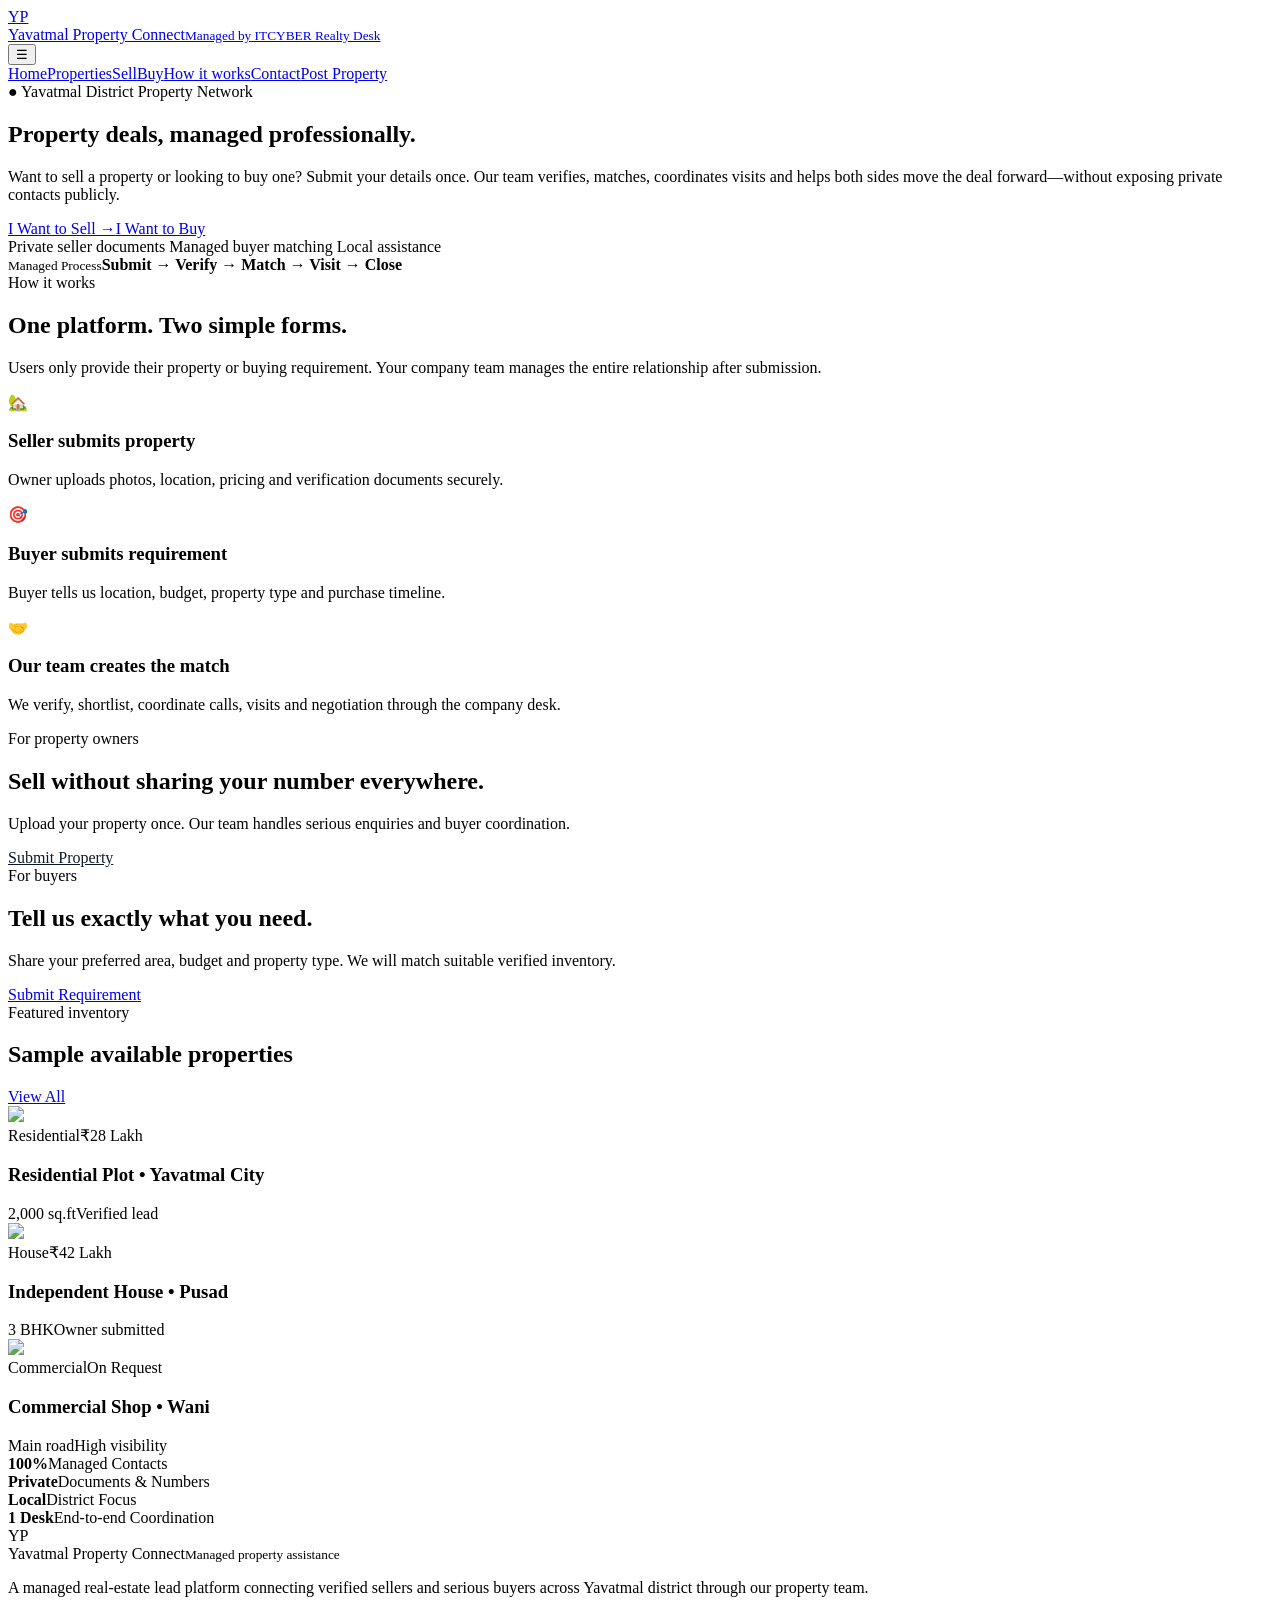
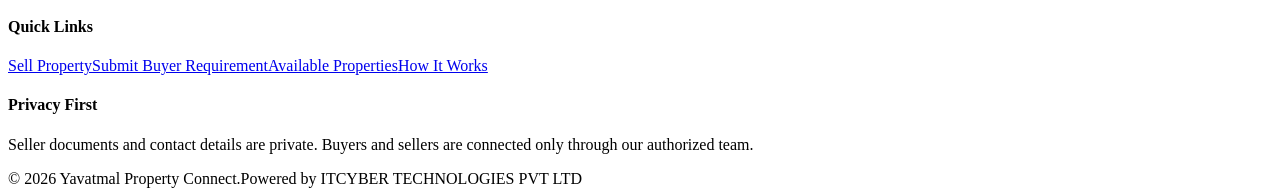
==== index.html @ f2d871e7 "Add homepage" ====
<!doctype html><html><head><meta charset="utf-8"><meta name="viewport" content="width=device-width,initial-scale=1"><title>Yavatmal Property Connect | Buy & Sell Property</title><link rel="stylesheet" href="styles.css"></head><body><nav class="nav"><div class="container nav-inner"><a class="brand" href="index.html"><div class="brand-mark">YP</div><div>Yavatmal Property Connect<small>Managed by ITCYBER Realty Desk</small></div></a><button class="menu" aria-label="Menu">☰</button><div class="nav-links"><a href="index.html">Home</a><a href="properties.html">Properties</a><a href="sell.html">Sell</a><a href="buy.html">Buy</a><a href="about.html">How it works</a><a href="contact.html">Contact</a><a class="nav-cta" href="sell.html">Post Property</a></div></div></nav>
<section class="hero"><div class="container hero-grid"><div><span class="eyebrow">● Yavatmal District Property Network</span><h1>Property deals, <span class="gradient-text">managed professionally.</span></h1><p>Want to sell a property or looking to buy one? Submit your details once. Our team verifies, matches, coordinates visits and helps both sides move the deal forward—without exposing private contacts publicly.</p><div class="hero-actions"><a class="btn btn-primary" href="sell.html">I Want to Sell →</a><a class="btn btn-secondary" href="buy.html">I Want to Buy</a></div><div class="trust-row"><span><i class="dot"></i> Private seller documents</span><span><i class="dot"></i> Managed buyer matching</span><span><i class="dot"></i> Local assistance</span></div></div><div class="hero-card"><div class="hero-image"></div><div class="floating"><small>Managed Process</small><b>Submit → Verify → Match → Visit → Close</b></div></div></div></section>
<section class="section"><div class="container"><div class="section-title"><div><span class="kicker">How it works</span><h2>One platform. Two simple forms.</h2></div><p>Users only provide their property or buying requirement. Your company team manages the entire relationship after submission.</p></div><div class="grid-3"><div class="card"><div class="icon">🏡</div><h3>Seller submits property</h3><p>Owner uploads photos, location, pricing and verification documents securely.</p></div><div class="card"><div class="icon">🎯</div><h3>Buyer submits requirement</h3><p>Buyer tells us location, budget, property type and purchase timeline.</p></div><div class="card"><div class="icon">🤝</div><h3>Our team creates the match</h3><p>We verify, shortlist, coordinate calls, visits and negotiation through the company desk.</p></div></div></div></section>
<section class="section"><div class="container split"><div class="panel gold"><span class="kicker">For property owners</span><h2>Sell without sharing your number everywhere.</h2><p>Upload your property once. Our team handles serious enquiries and buyer coordination.</p><a class="btn btn-secondary" href="sell.html" style="border-color:rgba(17,24,39,.18);color:#111827">Submit Property</a></div><div class="panel"><span class="kicker">For buyers</span><h2>Tell us exactly what you need.</h2><p>Share your preferred area, budget and property type. We will match suitable verified inventory.</p><a class="btn btn-primary" href="buy.html">Submit Requirement</a></div></div></section>
<section class="section"><div class="container"><div class="section-title"><div><span class="kicker">Featured inventory</span><h2>Sample available properties</h2></div><a href="properties.html" class="btn btn-secondary">View All</a></div><div class="property-grid"><article class="card property"><img src="https://images.unsplash.com/photo-1564013799919-ab600027ffc6?auto=format&fit=crop&w=900&q=80"><div class="property-body"><div class="property-top"><span class="tag">Residential</span><span class="price">₹28 Lakh</span></div><h3>Residential Plot • Yavatmal City</h3><div class="meta"><span>2,000 sq.ft</span><span>Verified lead</span></div></div></article><article class="card property"><img src="https://images.unsplash.com/photo-1560184897-ae75f418493e?auto=format&fit=crop&w=900&q=80"><div class="property-body"><div class="property-top"><span class="tag">House</span><span class="price">₹42 Lakh</span></div><h3>Independent House • Pusad</h3><div class="meta"><span>3 BHK</span><span>Owner submitted</span></div></div></article><article class="card property"><img src="https://images.unsplash.com/photo-1497366754035-f200968a6e72?auto=format&fit=crop&w=900&q=80"><div class="property-body"><div class="property-top"><span class="tag">Commercial</span><span class="price">On Request</span></div><h3>Commercial Shop • Wani</h3><div class="meta"><span>Main road</span><span>High visibility</span></div></div></article></div></div></section>
<section class="section"><div class="container"><div class="stats"><div class="card stat"><b>100%</b><span>Managed Contacts</span></div><div class="card stat"><b>Private</b><span>Documents & Numbers</span></div><div class="card stat"><b>Local</b><span>District Focus</span></div><div class="card stat"><b>1 Desk</b><span>End-to-end Coordination</span></div></div></div></section>
<footer class="footer"><div class="container"><div class="footer-grid"><div><div class="brand"><div class="brand-mark">YP</div><div>Yavatmal Property Connect<small>Managed property assistance</small></div></div><p>A managed real-estate lead platform connecting verified sellers and serious buyers across Yavatmal district through our property team.</p></div><div><h4>Quick Links</h4><div class="footer-links"><a href="sell.html">Sell Property</a><a href="buy.html">Submit Buyer Requirement</a><a href="properties.html">Available Properties</a><a href="about.html">How It Works</a></div></div><div><h4>Privacy First</h4><p>Seller documents and contact details are private. Buyers and sellers are connected only through our authorized team.</p></div></div><div class="copyright"><span>© 2026 Yavatmal Property Connect.</span><span>Powered by ITCYBER TECHNOLOGIES PVT LTD</span></div></div></footer><script src="script.js"></script></body></html>
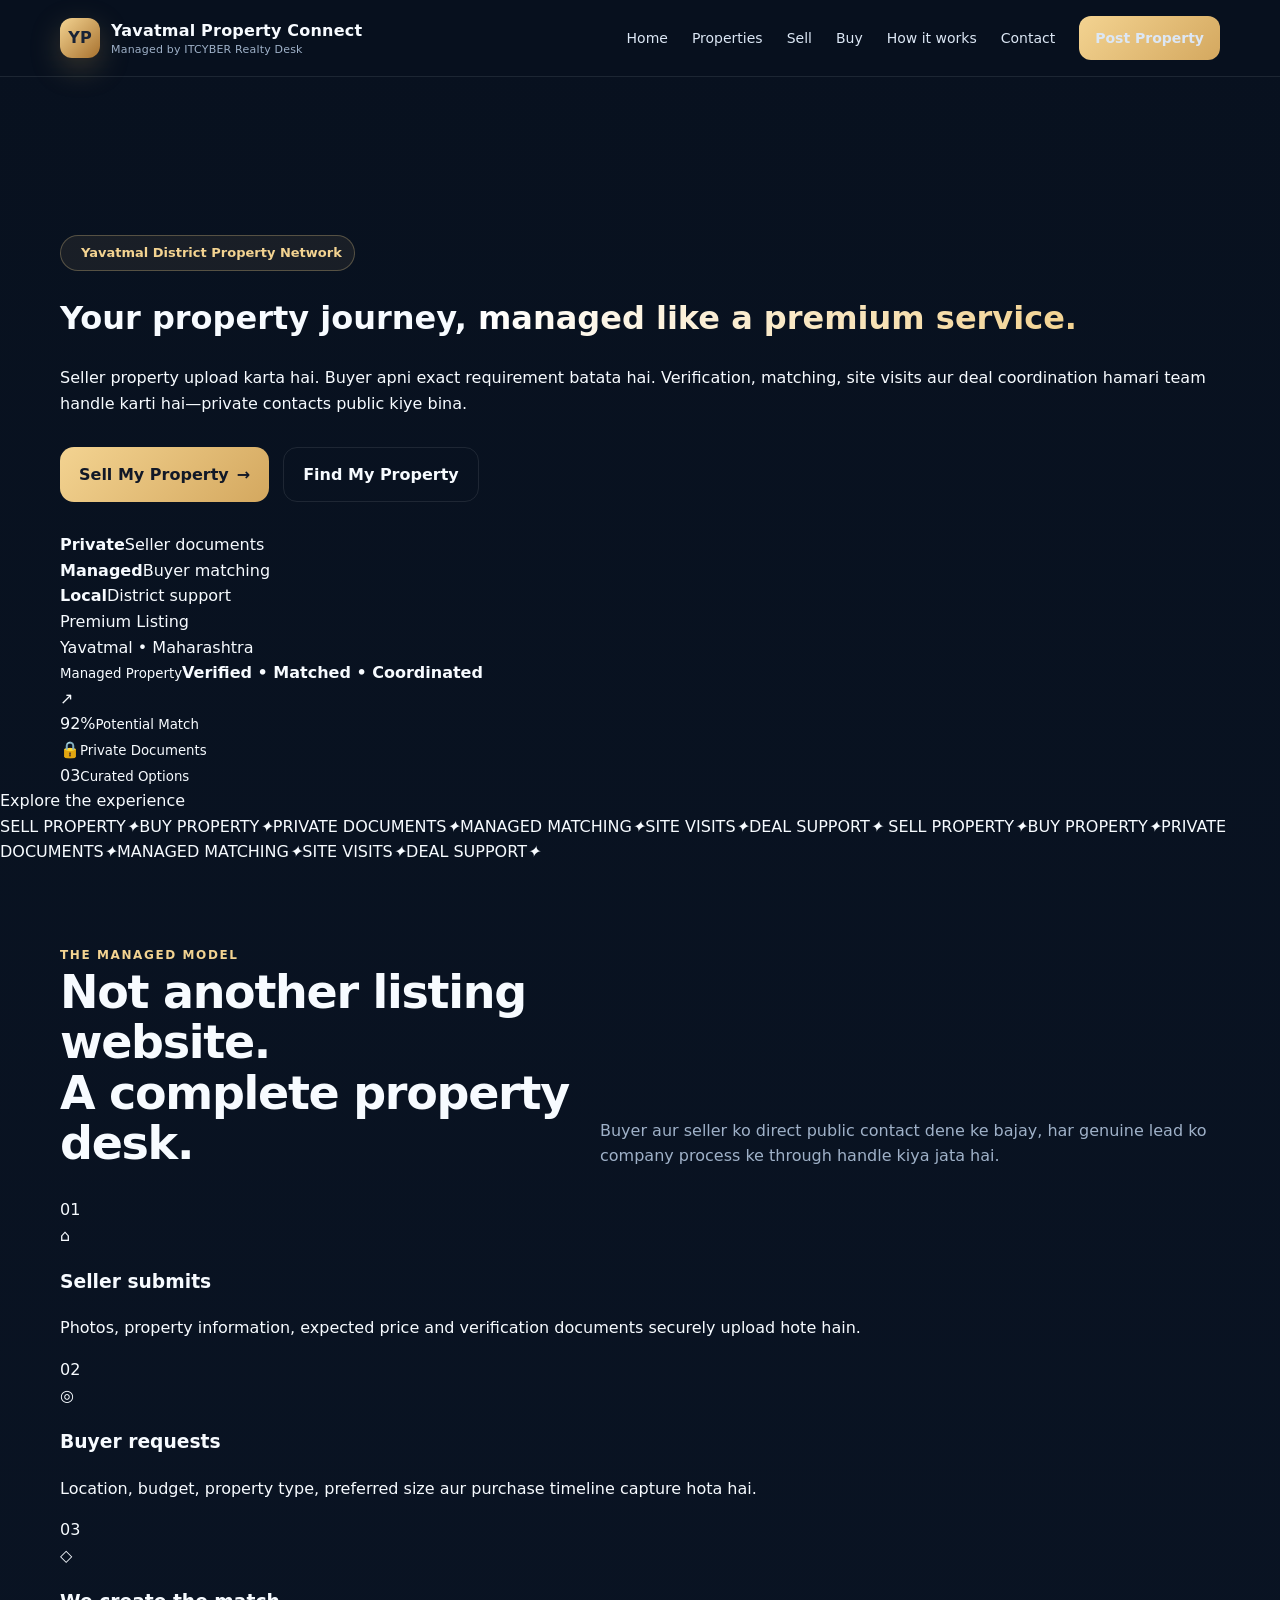
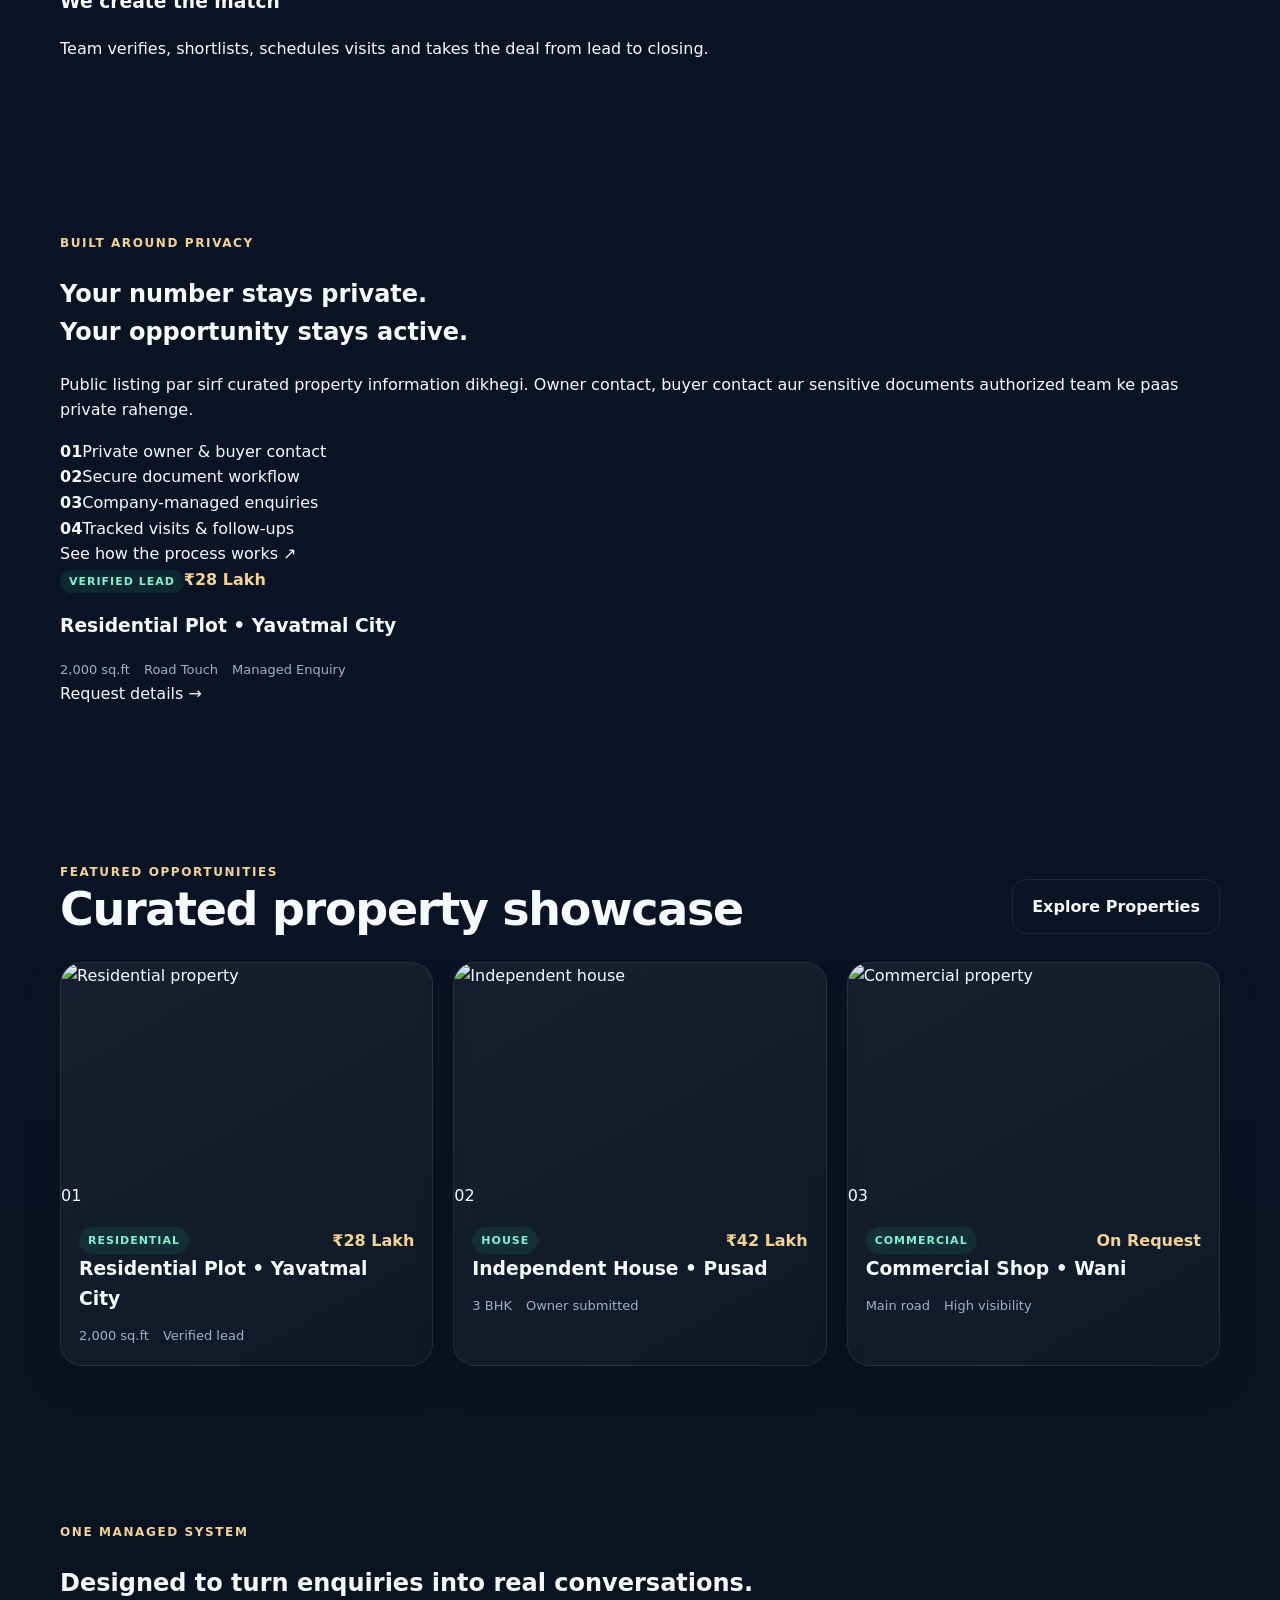
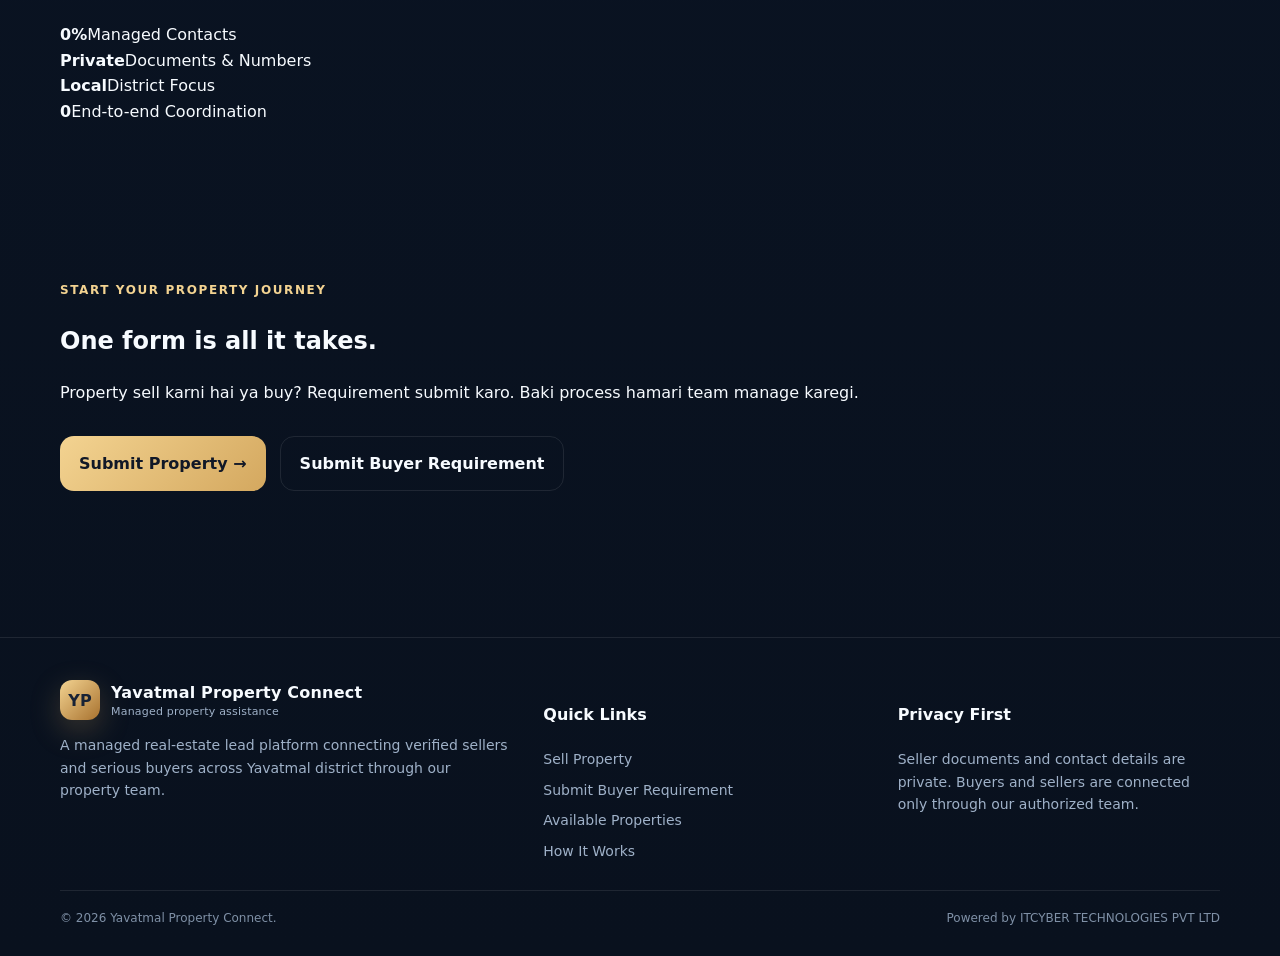
==== commit 036c006a: "Upgrade homepage with cinematic 3D experience" ====
--- a/index.html
+++ b/index.html
@@ -1,7 +1,183 @@
-<!doctype html><html><head><meta charset="utf-8"><meta name="viewport" content="width=device-width,initial-scale=1"><title>Yavatmal Property Connect | Buy & Sell Property</title><link rel="stylesheet" href="styles.css"></head><body><nav class="nav"><div class="container nav-inner"><a class="brand" href="index.html"><div class="brand-mark">YP</div><div>Yavatmal Property Connect<small>Managed by ITCYBER Realty Desk</small></div></a><button class="menu" aria-label="Menu">☰</button><div class="nav-links"><a href="index.html">Home</a><a href="properties.html">Properties</a><a href="sell.html">Sell</a><a href="buy.html">Buy</a><a href="about.html">How it works</a><a href="contact.html">Contact</a><a class="nav-cta" href="sell.html">Post Property</a></div></div></nav>
-<section class="hero"><div class="container hero-grid"><div><span class="eyebrow">● Yavatmal District Property Network</span><h1>Property deals, <span class="gradient-text">managed professionally.</span></h1><p>Want to sell a property or looking to buy one? Submit your details once. Our team verifies, matches, coordinates visits and helps both sides move the deal forward—without exposing private contacts publicly.</p><div class="hero-actions"><a class="btn btn-primary" href="sell.html">I Want to Sell →</a><a class="btn btn-secondary" href="buy.html">I Want to Buy</a></div><div class="trust-row"><span><i class="dot"></i> Private seller documents</span><span><i class="dot"></i> Managed buyer matching</span><span><i class="dot"></i> Local assistance</span></div></div><div class="hero-card"><div class="hero-image"></div><div class="floating"><small>Managed Process</small><b>Submit → Verify → Match → Visit → Close</b></div></div></div></section>
-<section class="section"><div class="container"><div class="section-title"><div><span class="kicker">How it works</span><h2>One platform. Two simple forms.</h2></div><p>Users only provide their property or buying requirement. Your company team manages the entire relationship after submission.</p></div><div class="grid-3"><div class="card"><div class="icon">🏡</div><h3>Seller submits property</h3><p>Owner uploads photos, location, pricing and verification documents securely.</p></div><div class="card"><div class="icon">🎯</div><h3>Buyer submits requirement</h3><p>Buyer tells us location, budget, property type and purchase timeline.</p></div><div class="card"><div class="icon">🤝</div><h3>Our team creates the match</h3><p>We verify, shortlist, coordinate calls, visits and negotiation through the company desk.</p></div></div></div></section>
-<section class="section"><div class="container split"><div class="panel gold"><span class="kicker">For property owners</span><h2>Sell without sharing your number everywhere.</h2><p>Upload your property once. Our team handles serious enquiries and buyer coordination.</p><a class="btn btn-secondary" href="sell.html" style="border-color:rgba(17,24,39,.18);color:#111827">Submit Property</a></div><div class="panel"><span class="kicker">For buyers</span><h2>Tell us exactly what you need.</h2><p>Share your preferred area, budget and property type. We will match suitable verified inventory.</p><a class="btn btn-primary" href="buy.html">Submit Requirement</a></div></div></section>
-<section class="section"><div class="container"><div class="section-title"><div><span class="kicker">Featured inventory</span><h2>Sample available properties</h2></div><a href="properties.html" class="btn btn-secondary">View All</a></div><div class="property-grid"><article class="card property"><img src="https://images.unsplash.com/photo-1564013799919-ab600027ffc6?auto=format&fit=crop&w=900&q=80"><div class="property-body"><div class="property-top"><span class="tag">Residential</span><span class="price">₹28 Lakh</span></div><h3>Residential Plot • Yavatmal City</h3><div class="meta"><span>2,000 sq.ft</span><span>Verified lead</span></div></div></article><article class="card property"><img src="https://images.unsplash.com/photo-1560184897-ae75f418493e?auto=format&fit=crop&w=900&q=80"><div class="property-body"><div class="property-top"><span class="tag">House</span><span class="price">₹42 Lakh</span></div><h3>Independent House • Pusad</h3><div class="meta"><span>3 BHK</span><span>Owner submitted</span></div></div></article><article class="card property"><img src="https://images.unsplash.com/photo-1497366754035-f200968a6e72?auto=format&fit=crop&w=900&q=80"><div class="property-body"><div class="property-top"><span class="tag">Commercial</span><span class="price">On Request</span></div><h3>Commercial Shop • Wani</h3><div class="meta"><span>Main road</span><span>High visibility</span></div></div></article></div></div></section>
-<section class="section"><div class="container"><div class="stats"><div class="card stat"><b>100%</b><span>Managed Contacts</span></div><div class="card stat"><b>Private</b><span>Documents & Numbers</span></div><div class="card stat"><b>Local</b><span>District Focus</span></div><div class="card stat"><b>1 Desk</b><span>End-to-end Coordination</span></div></div></div></section>
-<footer class="footer"><div class="container"><div class="footer-grid"><div><div class="brand"><div class="brand-mark">YP</div><div>Yavatmal Property Connect<small>Managed property assistance</small></div></div><p>A managed real-estate lead platform connecting verified sellers and serious buyers across Yavatmal district through our property team.</p></div><div><h4>Quick Links</h4><div class="footer-links"><a href="sell.html">Sell Property</a><a href="buy.html">Submit Buyer Requirement</a><a href="properties.html">Available Properties</a><a href="about.html">How It Works</a></div></div><div><h4>Privacy First</h4><p>Seller documents and contact details are private. Buyers and sellers are connected only through our authorized team.</p></div></div><div class="copyright"><span>© 2026 Yavatmal Property Connect.</span><span>Powered by ITCYBER TECHNOLOGIES PVT LTD</span></div></div></footer><script src="script.js"></script></body></html>
+<!doctype html>
+<html>
+<head>
+<meta charset="utf-8">
+<meta name="viewport" content="width=device-width,initial-scale=1">
+<meta name="theme-color" content="#050b14">
+<title>Yavatmal Property Connect | Premium Managed Real Estate</title>
+<meta name="description" content="A premium managed real-estate platform for property sellers and buyers across Yavatmal district.">
+<link rel="stylesheet" href="styles.css">
+</head>
+<body class="cinematic-site">
+<div class="cursor-glow" aria-hidden="true"></div>
+<nav class="nav">
+  <div class="container nav-inner">
+    <a class="brand" href="index.html"><div class="brand-mark">YP</div><div>Yavatmal Property Connect<small>Managed by ITCYBER Realty Desk</small></div></a>
+    <button class="menu" aria-label="Menu">☰</button>
+    <div class="nav-links">
+      <a href="index.html">Home</a><a href="properties.html">Properties</a><a href="sell.html">Sell</a><a href="buy.html">Buy</a><a href="about.html">How it works</a><a href="contact.html">Contact</a><a class="nav-cta" href="sell.html">Post Property</a>
+    </div>
+  </div>
+</nav>
+
+<header class="cinema-hero" id="home">
+  <canvas id="sceneCanvas" aria-hidden="true"></canvas>
+  <div class="hero-aurora hero-aurora-one"></div>
+  <div class="hero-aurora hero-aurora-two"></div>
+  <div class="hero-grid-floor" aria-hidden="true"></div>
+
+  <div class="container cinema-grid">
+    <div class="cinema-copy reveal">
+      <span class="eyebrow"><span class="live-dot"></span> Yavatmal District Property Network</span>
+      <h1>Your property journey, <span class="gradient-text">managed like a premium service.</span></h1>
+      <p>Seller property upload karta hai. Buyer apni exact requirement batata hai. Verification, matching, site visits aur deal coordination hamari team handle karti hai—private contacts public kiye bina.</p>
+      <div class="hero-actions">
+        <a class="btn btn-primary magnetic" href="sell.html">Sell My Property <span>→</span></a>
+        <a class="btn btn-glass magnetic" href="buy.html">Find My Property</a>
+      </div>
+      <div class="cinema-trust">
+        <div><strong>Private</strong><span>Seller documents</span></div>
+        <div><strong>Managed</strong><span>Buyer matching</span></div>
+        <div><strong>Local</strong><span>District support</span></div>
+      </div>
+    </div>
+
+    <div class="visual-stage reveal" data-delay="120">
+      <div class="orbit orbit-one"></div><div class="orbit orbit-two"></div>
+      <div class="property-visual tilt" data-tilt="10">
+        <div class="visual-image">
+          <div class="image-shade"></div>
+          <div class="visual-badge">Premium Listing</div>
+          <div class="visual-location">Yavatmal • Maharashtra</div>
+        </div>
+        <div class="visual-footer">
+          <div><small>Managed Property</small><strong>Verified • Matched • Coordinated</strong></div>
+          <div class="visual-arrow">↗</div>
+        </div>
+      </div>
+      <div class="float-card fc-one" data-depth="1.6"><span>92%</span><small>Potential Match</small></div>
+      <div class="float-card fc-two" data-depth="2.2"><span>🔒</span><small>Private Documents</small></div>
+      <div class="float-card fc-three" data-depth="1.2"><span>03</span><small>Curated Options</small></div>
+    </div>
+  </div>
+
+  <div class="scroll-cue"><span></span>Explore the experience</div>
+</header>
+
+<section class="experience-strip">
+  <div class="marquee">
+    <div class="marquee-track">
+      <span>SELL PROPERTY</span><i>✦</i><span>BUY PROPERTY</span><i>✦</i><span>PRIVATE DOCUMENTS</span><i>✦</i><span>MANAGED MATCHING</span><i>✦</i><span>SITE VISITS</span><i>✦</i><span>DEAL SUPPORT</span><i>✦</i>
+      <span>SELL PROPERTY</span><i>✦</i><span>BUY PROPERTY</span><i>✦</i><span>PRIVATE DOCUMENTS</span><i>✦</i><span>MANAGED MATCHING</span><i>✦</i><span>SITE VISITS</span><i>✦</i><span>DEAL SUPPORT</span><i>✦</i>
+    </div>
+  </div>
+</section>
+
+<section class="section story-section">
+  <div class="container">
+    <div class="section-title reveal">
+      <div><span class="kicker">The managed model</span><h2>Not another listing website.<br><span class="soft">A complete property desk.</span></h2></div>
+      <p>Buyer aur seller ko direct public contact dene ke bajay, har genuine lead ko company process ke through handle kiya jata hai.</p>
+    </div>
+    <div class="process-cards">
+      <article class="process-card tilt reveal" data-tilt="7">
+        <div class="process-number">01</div><div class="process-icon">⌂</div><h3>Seller submits</h3><p>Photos, property information, expected price and verification documents securely upload hote hain.</p><div class="line"></div>
+      </article>
+      <article class="process-card tilt reveal" data-delay="90" data-tilt="7">
+        <div class="process-number">02</div><div class="process-icon">◎</div><h3>Buyer requests</h3><p>Location, budget, property type, preferred size aur purchase timeline capture hota hai.</p><div class="line"></div>
+      </article>
+      <article class="process-card tilt reveal" data-delay="180" data-tilt="7">
+        <div class="process-number">03</div><div class="process-icon">◇</div><h3>We create the match</h3><p>Team verifies, shortlists, schedules visits and takes the deal from lead to closing.</p><div class="line"></div>
+      </article>
+    </div>
+  </div>
+</section>
+
+<section class="showcase-section section">
+  <div class="container showcase-grid">
+    <div class="showcase-copy reveal">
+      <span class="kicker">Built around privacy</span>
+      <h2>Your number stays private.<br>Your opportunity stays active.</h2>
+      <p>Public listing par sirf curated property information dikhegi. Owner contact, buyer contact aur sensitive documents authorized team ke paas private rahenge.</p>
+      <div class="feature-list">
+        <div><b>01</b><span>Private owner & buyer contact</span></div>
+        <div><b>02</b><span>Secure document workflow</span></div>
+        <div><b>03</b><span>Company-managed enquiries</span></div>
+        <div><b>04</b><span>Tracked visits & follow-ups</span></div>
+      </div>
+      <a class="text-link" href="about.html">See how the process works <span>↗</span></a>
+    </div>
+    <div class="glass-stack reveal" data-delay="100">
+      <div class="stack-card stack-back"></div>
+      <div class="stack-card stack-mid"></div>
+      <div class="stack-card stack-front tilt" data-tilt="6">
+        <div class="stack-top"><span class="tag">Verified Lead</span><span class="price">₹28 Lakh</span></div>
+        <div class="stack-image"></div>
+        <h3>Residential Plot • Yavatmal City</h3>
+        <div class="meta"><span>2,000 sq.ft</span><span>Road Touch</span><span>Managed Enquiry</span></div>
+        <a href="buy.html" class="stack-action">Request details <span>→</span></a>
+      </div>
+    </div>
+  </div>
+</section>
+
+<section class="section inventory-section">
+  <div class="container">
+    <div class="section-title reveal">
+      <div><span class="kicker">Featured opportunities</span><h2>Curated property showcase</h2></div>
+      <a href="properties.html" class="btn btn-glass">Explore Properties</a>
+    </div>
+    <div class="property-grid cinematic-properties">
+      <article class="card property tilt reveal" data-tilt="5">
+        <div class="property-media"><img src="https://images.unsplash.com/photo-1564013799919-ab600027ffc6?auto=format&fit=crop&w=1000&q=85" alt="Residential property"><span class="media-index">01</span></div>
+        <div class="property-body"><div class="property-top"><span class="tag">Residential</span><span class="price">₹28 Lakh</span></div><h3>Residential Plot • Yavatmal City</h3><div class="meta"><span>2,000 sq.ft</span><span>Verified lead</span></div></div>
+      </article>
+      <article class="card property tilt reveal" data-delay="90" data-tilt="5">
+        <div class="property-media"><img src="https://images.unsplash.com/photo-1560184897-ae75f418493e?auto=format&fit=crop&w=1000&q=85" alt="Independent house"><span class="media-index">02</span></div>
+        <div class="property-body"><div class="property-top"><span class="tag">House</span><span class="price">₹42 Lakh</span></div><h3>Independent House • Pusad</h3><div class="meta"><span>3 BHK</span><span>Owner submitted</span></div></div>
+      </article>
+      <article class="card property tilt reveal" data-delay="180" data-tilt="5">
+        <div class="property-media"><img src="https://images.unsplash.com/photo-1497366754035-f200968a6e72?auto=format&fit=crop&w=1000&q=85" alt="Commercial property"><span class="media-index">03</span></div>
+        <div class="property-body"><div class="property-top"><span class="tag">Commercial</span><span class="price">On Request</span></div><h3>Commercial Shop • Wani</h3><div class="meta"><span>Main road</span><span>High visibility</span></div></div>
+      </article>
+    </div>
+  </div>
+</section>
+
+<section class="section metric-section">
+  <div class="container">
+    <div class="metric-shell reveal">
+      <div class="metric-copy"><span class="kicker">One managed system</span><h2>Designed to turn enquiries into real conversations.</h2></div>
+      <div class="metric-grid">
+        <div class="metric"><strong class="count-up" data-count="100" data-suffix="%">0%</strong><span>Managed Contacts</span></div>
+        <div class="metric"><strong>Private</strong><span>Documents & Numbers</span></div>
+        <div class="metric"><strong>Local</strong><span>District Focus</span></div>
+        <div class="metric"><strong class="count-up" data-count="1" data-suffix=" Desk">0</strong><span>End-to-end Coordination</span></div>
+      </div>
+    </div>
+  </div>
+</section>
+
+<section class="section final-cta">
+  <div class="container cta-shell reveal">
+    <div class="cta-light"></div>
+    <span class="kicker">Start your property journey</span>
+    <h2>One form is all it takes.</h2>
+    <p>Property sell karni hai ya buy? Requirement submit karo. Baki process hamari team manage karegi.</p>
+    <div class="hero-actions"><a class="btn btn-primary magnetic" href="sell.html">Submit Property →</a><a class="btn btn-glass magnetic" href="buy.html">Submit Buyer Requirement</a></div>
+  </div>
+</section>
+
+<footer class="footer">
+  <div class="container">
+    <div class="footer-grid">
+      <div><div class="brand"><div class="brand-mark">YP</div><div>Yavatmal Property Connect<small>Managed property assistance</small></div></div><p>A managed real-estate lead platform connecting verified sellers and serious buyers across Yavatmal district through our property team.</p></div>
+      <div><h4>Quick Links</h4><div class="footer-links"><a href="sell.html">Sell Property</a><a href="buy.html">Submit Buyer Requirement</a><a href="properties.html">Available Properties</a><a href="about.html">How It Works</a></div></div>
+      <div><h4>Privacy First</h4><p>Seller documents and contact details are private. Buyers and sellers are connected only through our authorized team.</p></div>
+    </div>
+    <div class="copyright"><span>© 2026 Yavatmal Property Connect.</span><span>Powered by ITCYBER TECHNOLOGIES PVT LTD</span></div>
+  </div>
+</footer>
+<script src="script.js"></script>
+</body>
+</html>
--- a/styles.css
+++ b/styles.css
@@ -0,0 +1,19 @@
+:root{
+  --bg:#08111f;--surface:#0f1b2e;--surface2:#13233a;--text:#f7fbff;--muted:#9fb1c8;
+  --gold:#d4a85f;--gold2:#f3d391;--line:rgba(255,255,255,.09);--white:#fff;--success:#20c997;
+  --shadow:0 22px 60px rgba(0,0,0,.28);--radius:22px;
+}
+*{box-sizing:border-box} html{scroll-behavior:smooth} body{margin:0;font-family:Inter,ui-sans-serif,system-ui,-apple-system,Segoe UI,Roboto,Arial;color:var(--text);background:linear-gradient(180deg,#08111f,#0a1424 55%,#09111e);line-height:1.6}
+a{color:inherit;text-decoration:none} img{max-width:100%;display:block} button,input,select,textarea{font:inherit}.container{width:min(1160px,92%);margin:auto}
+.nav{position:sticky;top:0;z-index:50;background:rgba(8,17,31,.86);backdrop-filter:blur(18px);border-bottom:1px solid var(--line)}.nav-inner{height:76px;display:flex;align-items:center;justify-content:space-between;gap:24px}.brand{display:flex;align-items:center;gap:11px;font-weight:800;letter-spacing:.2px}.brand-mark{width:40px;height:40px;border-radius:12px;background:linear-gradient(135deg,var(--gold2),#a8722f);display:grid;place-items:center;color:#182235;font-weight:900;box-shadow:0 10px 30px rgba(212,168,95,.25)}.brand small{display:block;color:var(--muted);font-weight:500;font-size:11px;margin-top:-3px}.nav-links{display:flex;gap:24px;align-items:center}.nav-links a{color:#dce7f5;font-size:14px}.nav-links a:hover{color:var(--gold2)}.nav-cta{padding:11px 16px;border-radius:12px;background:linear-gradient(135deg,var(--gold2),var(--gold));color:#101827;font-weight:800}.menu{display:none;background:none;border:0;color:white;font-size:27px}
+.hero{padding:88px 0 70px;position:relative;overflow:hidden}.hero:before{content:"";position:absolute;width:540px;height:540px;border-radius:50%;background:radial-gradient(circle,rgba(212,168,95,.16),transparent 66%);right:-150px;top:-100px}.hero-grid{display:grid;grid-template-columns:1.08fr .92fr;gap:50px;align-items:center}.eyebrow{display:inline-flex;align-items:center;gap:8px;padding:7px 12px;border:1px solid rgba(243,211,145,.28);background:rgba(243,211,145,.07);border-radius:999px;color:var(--gold2);font-size:13px;font-weight:700}.hero h1{font-size:clamp(42px,6vw,72px);line-height:1.04;margin:20px 0 18px;letter-spacing:-2px}.gradient-text{background:linear-gradient(90deg,#fff,var(--gold2));-webkit-background-clip:text;background-clip:text;color:transparent}.hero p{font-size:18px;color:var(--muted);max-width:680px}.hero-actions{display:flex;gap:14px;flex-wrap:wrap;margin:30px 0}.btn{display:inline-flex;align-items:center;justify-content:center;gap:8px;padding:14px 19px;border-radius:14px;border:1px solid var(--line);font-weight:800;cursor:pointer}.btn-primary{background:linear-gradient(135deg,var(--gold2),var(--gold));color:#111827;border:0}.btn-secondary{background:rgba(255,255,255,.035);color:white}.trust-row{display:flex;gap:20px;flex-wrap:wrap;color:#c7d4e4;font-size:13px}.trust-row span{display:flex;align-items:center;gap:7px}.dot{width:7px;height:7px;border-radius:50%;background:var(--success)}
+.hero-card{position:relative;background:linear-gradient(145deg,rgba(255,255,255,.08),rgba(255,255,255,.025));border:1px solid var(--line);padding:18px;border-radius:28px;box-shadow:var(--shadow)}.hero-image{height:470px;border-radius:20px;background:linear-gradient(180deg,rgba(0,0,0,.08),rgba(0,0,0,.5)),url('https://images.unsplash.com/photo-1600585154340-be6161a56a0c?auto=format&fit=crop&w=1400&q=85') center/cover}.floating{position:absolute;left:-34px;bottom:35px;background:#fff;color:#152033;padding:15px 17px;border-radius:16px;box-shadow:0 18px 45px rgba(0,0,0,.3);max-width:220px}.floating b{display:block;font-size:19px}.floating small{color:#526279}
+.section{padding:76px 0}.section-title{display:flex;justify-content:space-between;align-items:end;gap:24px;margin-bottom:28px}.section-title h2{font-size:clamp(30px,4vw,46px);line-height:1.1;margin:0;letter-spacing:-1.3px}.section-title p{color:var(--muted);max-width:620px;margin:0}.grid-3{display:grid;grid-template-columns:repeat(3,1fr);gap:20px}.card{background:linear-gradient(150deg,rgba(255,255,255,.055),rgba(255,255,255,.022));border:1px solid var(--line);border-radius:var(--radius);padding:24px;box-shadow:0 16px 40px rgba(0,0,0,.12)}.icon{width:48px;height:48px;border-radius:14px;background:rgba(212,168,95,.13);display:grid;place-items:center;font-size:23px;margin-bottom:16px}.card h3{margin:0 0 8px}.card p{margin:0;color:var(--muted)}
+.split{display:grid;grid-template-columns:1fr 1fr;gap:28px;align-items:stretch}.panel{padding:34px;border-radius:26px;border:1px solid var(--line);background:linear-gradient(150deg,#101d31,#0d1728)}.panel.gold{background:linear-gradient(145deg,#d9b36e,#b78135);color:#111827}.panel.gold p{color:#263245}.panel h2{font-size:36px;line-height:1.1;margin:12px 0}.kicker{font-size:12px;font-weight:900;text-transform:uppercase;letter-spacing:1.6px;color:var(--gold2)}.panel.gold .kicker{color:#5d3b11}
+.property-grid{display:grid;grid-template-columns:repeat(3,1fr);gap:20px}.property{overflow:hidden;padding:0}.property img{height:220px;width:100%;object-fit:cover}.property-body{padding:18px}.property-top{display:flex;justify-content:space-between;gap:12px;align-items:center}.tag{font-size:11px;font-weight:900;text-transform:uppercase;letter-spacing:1px;padding:5px 9px;border-radius:999px;background:rgba(32,201,151,.11);color:#82f1cf}.price{font-weight:900;color:var(--gold2)}.meta{display:flex;gap:14px;flex-wrap:wrap;color:var(--muted);font-size:13px;margin-top:12px}
+.page-hero{padding:66px 0 36px}.page-hero h1{font-size:clamp(38px,5vw,58px);margin:8px 0}.page-hero p{max-width:760px;color:var(--muted);font-size:17px}.form-wrap{display:grid;grid-template-columns:.72fr 1.28fr;gap:26px;align-items:start}.side-info{position:sticky;top:100px}.steps{display:grid;gap:12px;margin-top:20px}.step{display:flex;gap:12px;align-items:flex-start;padding:14px;border-radius:15px;background:rgba(255,255,255,.035);border:1px solid var(--line)}.step-num{width:30px;height:30px;border-radius:9px;background:rgba(212,168,95,.16);color:var(--gold2);display:grid;place-items:center;font-weight:900;flex:0 0 auto}.form-card{background:#0e1a2d;border:1px solid var(--line);border-radius:26px;padding:28px;box-shadow:var(--shadow)}.form-card h2{margin-top:0}.form-grid{display:grid;grid-template-columns:1fr 1fr;gap:16px}.field{display:grid;gap:7px}.field.full{grid-column:1/-1}.field label{font-size:13px;color:#dbe6f3;font-weight:700}.field input,.field select,.field textarea{width:100%;padding:13px 14px;border-radius:12px;border:1px solid rgba(255,255,255,.11);background:#0a1424;color:white;outline:none}.field input:focus,.field select:focus,.field textarea:focus{border-color:rgba(243,211,145,.65);box-shadow:0 0 0 3px rgba(212,168,95,.08)}.hint{font-size:11px;color:var(--muted)}.upload{padding:20px;border:1px dashed rgba(243,211,145,.35);border-radius:14px;background:rgba(212,168,95,.04)}.check{display:flex;gap:9px;align-items:flex-start;font-size:12px;color:var(--muted)}.notice{padding:14px;border-radius:13px;background:rgba(32,201,151,.08);border:1px solid rgba(32,201,151,.18);color:#b8f8e4;font-size:13px}.success{display:none;margin-top:14px;padding:14px;border-radius:12px;background:rgba(32,201,151,.1);border:1px solid rgba(32,201,151,.3);color:#aef4de}
+.stats{display:grid;grid-template-columns:repeat(4,1fr);gap:16px}.stat{text-align:center;padding:24px}.stat b{font-size:34px;color:var(--gold2);display:block}.footer{border-top:1px solid var(--line);padding:42px 0 28px;margin-top:40px}.footer-grid{display:grid;grid-template-columns:1.4fr 1fr 1fr;gap:32px}.footer p,.footer a{color:var(--muted);font-size:14px}.footer-links{display:grid;gap:8px}.copyright{margin-top:28px;padding-top:18px;border-top:1px solid var(--line);font-size:12px;color:#7f90a6;display:flex;justify-content:space-between;gap:18px;flex-wrap:wrap}
+.search-box{display:grid;grid-template-columns:1.2fr 1fr 1fr auto;gap:10px;padding:14px;background:rgba(255,255,255,.045);border:1px solid var(--line);border-radius:18px;margin-top:26px}.search-box input,.search-box select{padding:13px;border-radius:12px;background:#0b1627;border:1px solid var(--line);color:white}.property-filter{display:flex;gap:10px;flex-wrap:wrap;margin-bottom:24px}.chip{padding:8px 12px;border-radius:999px;border:1px solid var(--line);color:#cfd9e7;background:rgba(255,255,255,.03);font-size:13px}
+.contact-grid{display:grid;grid-template-columns:1fr 1fr;gap:22px}.contact-item{display:flex;gap:14px;padding:18px;border:1px solid var(--line);border-radius:16px;background:rgba(255,255,255,.03)}
+@media(max-width:900px){.nav-links{display:none;position:absolute;top:76px;left:0;right:0;background:#0a1424;padding:18px 4%;flex-direction:column;align-items:flex-start;border-bottom:1px solid var(--line)}.nav-links.open{display:flex}.menu{display:block}.hero-grid,.split,.form-wrap,.contact-grid{grid-template-columns:1fr}.side-info{position:static}.grid-3,.property-grid{grid-template-columns:1fr 1fr}.stats{grid-template-columns:1fr 1fr}.floating{left:14px}.hero-image{height:390px}.search-box{grid-template-columns:1fr 1fr}.search-box .btn{grid-column:1/-1}.footer-grid{grid-template-columns:1fr 1fr}}
+@media(max-width:620px){.hero{padding-top:55px}.hero h1{font-size:43px}.grid-3,.property-grid,.form-grid,.footer-grid{grid-template-columns:1fr}.stats{grid-template-columns:1fr 1fr}.section{padding:58px 0}.hero-image{height:330px}.section-title{align-items:flex-start;flex-direction:column}.search-box{grid-template-columns:1fr}.search-box .btn{grid-column:auto}.form-card{padding:20px}.panel{padding:26px}.nav-inner{height:70px}.page-hero{padding-top:45px}}
